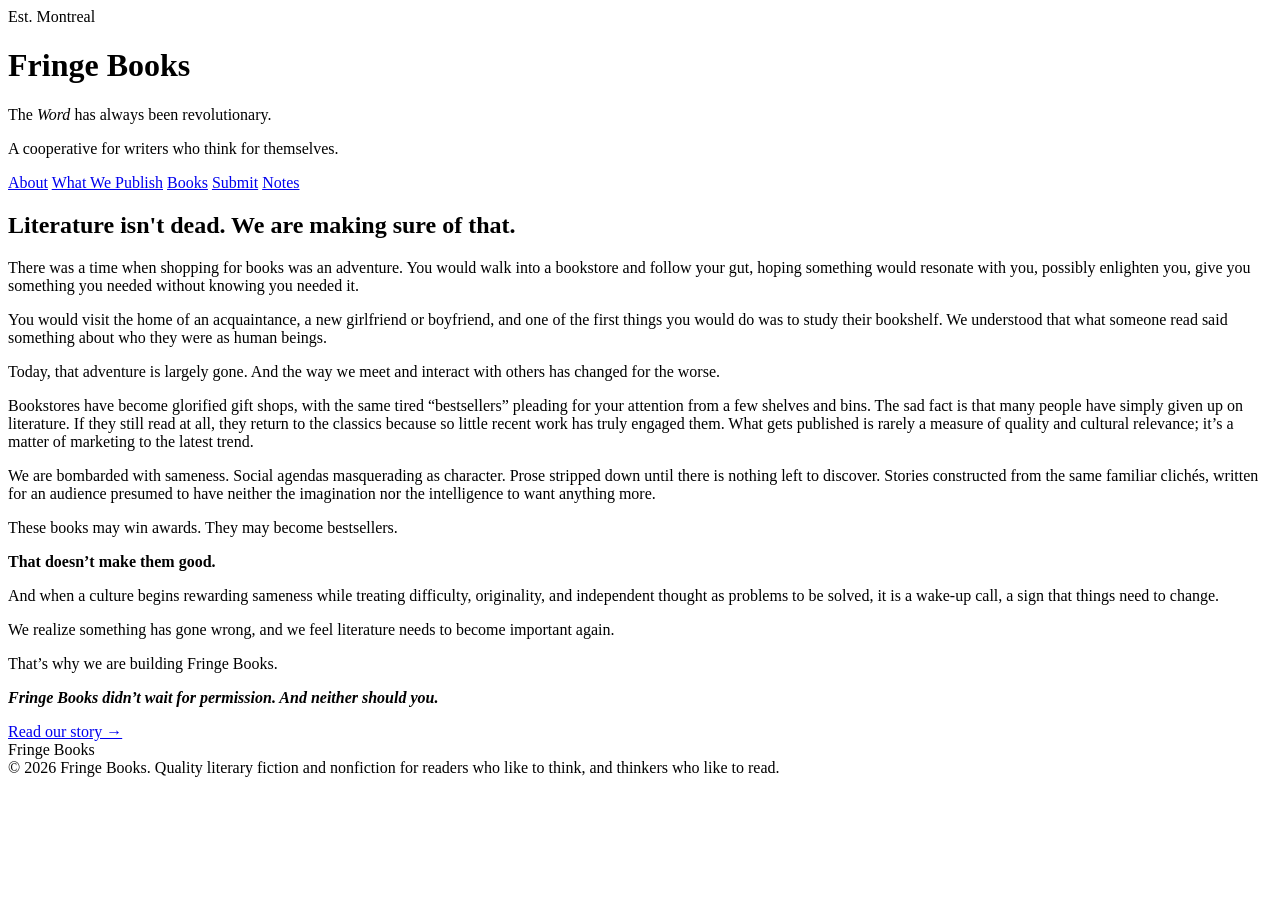
==== index.html @ 82b96df0 "Add files via upload" ====
<!DOCTYPE html>
<html lang="en">
<head>
<meta charset="UTF-8">
<meta name="viewport" content="width=device-width, initial-scale=1.0">
<title>Fringe Books — Literature Isn't Dead</title>
<link rel="stylesheet" href="css/style.css">
</head>
<body>

<div class="deco-border"></div>
<header class="masthead">
  <div class="mark">Est. Montreal</div>
  <h1>Fringe Books</h1>
  <p class="motto">The <em>Word</em> has always been revolutionary.</p>
  <p class="tag">A cooperative for writers who think for themselves.</p>
  <nav class="primary">
    <a href="about.html">About</a>
    <a href="what-we-publish.html">What We Publish</a>
    <a href="books.html">Books</a>
    <a href="submit.html">Submit</a>
      <a href="reviews.html" class="notes-link">Notes</a>
  </nav>
</header>

<main>
  <article class="post">
    <h1>Literature isn't dead. We are making sure of that.</h1>

    <div class="content">
      <p>There was a time when shopping for books was an adventure. You would walk into a bookstore and follow your gut, hoping something would resonate with you, possibly enlighten you, give you something you needed without knowing you needed it.</p>

      <p>You would visit the home of an acquaintance, a new girlfriend or boyfriend, and one of the first things you would do was to study their bookshelf. We understood that what someone read said something about who they were as human beings.</p>

      <p>Today, that adventure is largely gone. And the way we meet and interact with others has changed for the worse.</p>

      <p>Bookstores have become glorified gift shops, with the same tired &ldquo;bestsellers&rdquo; pleading for your attention from a few shelves and bins. The sad fact is that many people have simply given up on literature. If they still read at all, they return to the classics because so little recent work has truly engaged them. What gets published is rarely a measure of quality and cultural relevance; it&rsquo;s a matter of marketing to the latest trend.</p>

      <p>We are bombarded with sameness. Social agendas masquerading as character. Prose stripped down until there is nothing left to discover. Stories constructed from the same familiar clich&eacute;s, written for an audience presumed to have neither the imagination nor the intelligence to want anything more.</p>

      <p>These books may win awards. They may become bestsellers.</p>

      <p><strong>That doesn&rsquo;t make them good.</strong></p>

      <p>And when a culture begins rewarding sameness while treating difficulty, originality, and independent thought as problems to be solved, it is a wake-up call, a sign that things need to change.</p>

      <p>We realize something has gone wrong, and we feel literature needs to become important again.</p>

      <p>That&rsquo;s why we are building Fringe Books.</p>

      <p><strong><em>Fringe Books didn&rsquo;t wait for permission. And neither should you.</em></strong></p>
    </div>

    <a class="back-link" href="about.html">Read our story &rarr;</a>
  </article>
</main>

<div class="deco-border"></div>
<footer>
  <div class="footer-content">
    <div class="mark-sm">Fringe Books</div>
  &copy; 2026 Fringe Books. Quality literary fiction and nonfiction for readers who like to think, and thinkers who like to read.
  </div>
</footer>

</body>
</html>
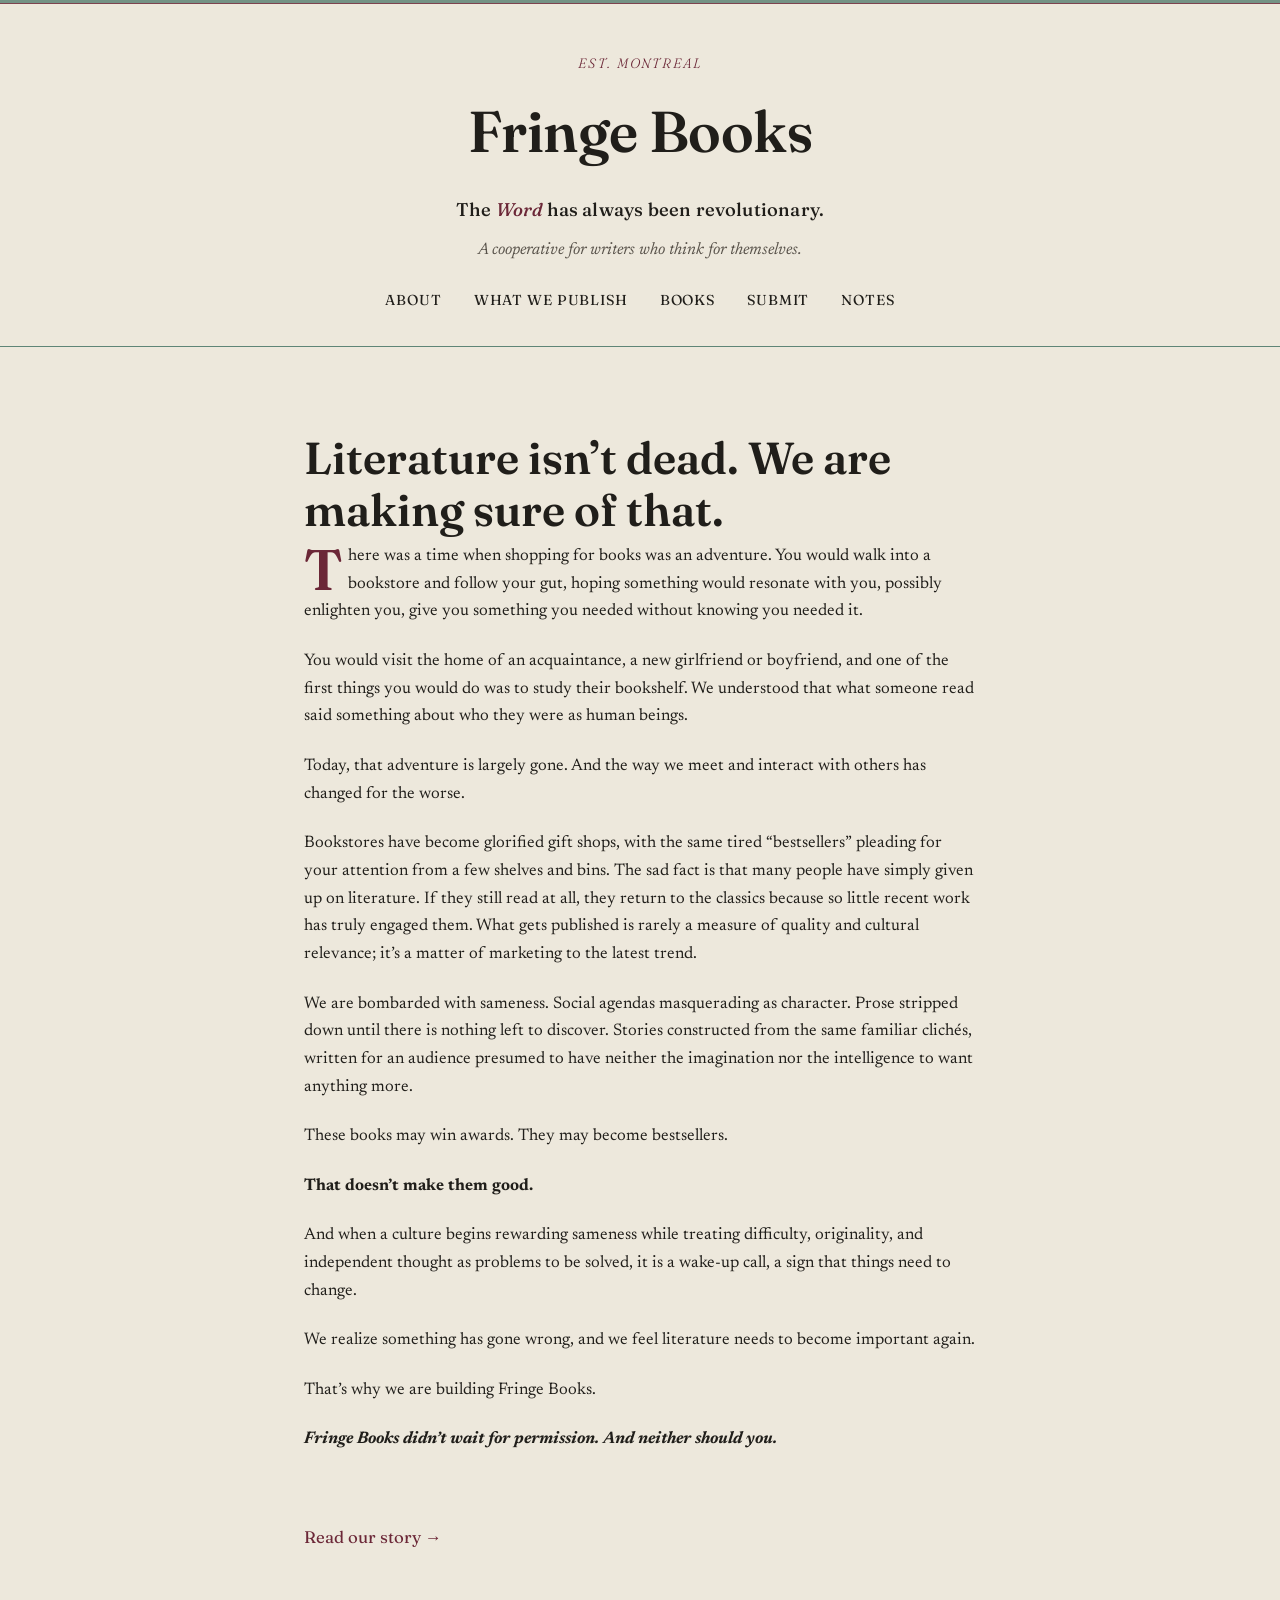
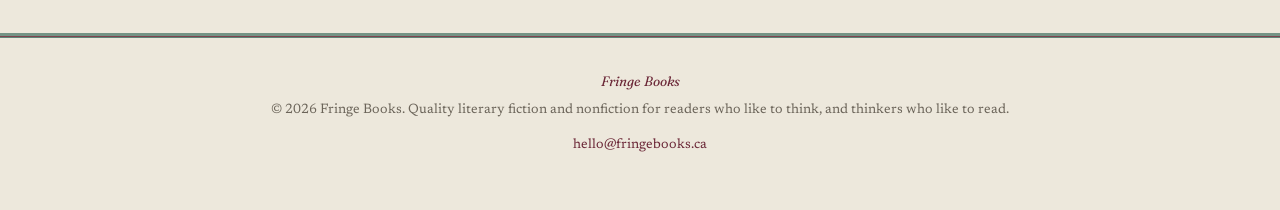
==== commit 6bb2e8ef: "Update index.html" ====
--- a/index.html
+++ b/index.html
@@ -19,13 +19,13 @@
     <a href="what-we-publish.html">What We Publish</a>
     <a href="books.html">Books</a>
     <a href="submit.html">Submit</a>
-      <a href="reviews.html" class="notes-link">Notes</a>
+    <a href="reviews.html" class="notes-link">Notes</a>
   </nav>
 </header>
 
 <main>
   <article class="post">
-    <h1>Literature isn't dead. We are making sure of that.</h1>
+    <h1>Literature isn&rsquo;t dead. We are making sure of that.</h1>
 
     <div class="content">
       <p>There was a time when shopping for books was an adventure. You would walk into a bookstore and follow your gut, hoping something would resonate with you, possibly enlighten you, give you something you needed without knowing you needed it.</p>
@@ -59,7 +59,8 @@
 <footer>
   <div class="footer-content">
     <div class="mark-sm">Fringe Books</div>
-  &copy; 2026 Fringe Books. Quality literary fiction and nonfiction for readers who like to think, and thinkers who like to read.
+    &copy; 2026 Fringe Books. Quality literary fiction and nonfiction for readers who like to think, and thinkers who like to read.
+    <p style="margin-top:0.75rem;"><a href="mailto:hello@fringebooks.ca" style="color:var(--oxblood);">hello@fringebooks.ca</a></p>
   </div>
 </footer>
 
--- a/css/style.css
+++ b/css/style.css
@@ -0,0 +1,359 @@
+@import url('https://fonts.googleapis.com/css2?family=Fraunces:ital,opsz,wght@0,9..144,300;0,9..144,500;0,9..144,600;1,9..144,400&family=Newsreader:ital,opsz,wght@0,6..72,400;0,6..72,500;1,6..72,400&display=swap');
+
+:root {
+  --paper: #EDE8DC;
+  --paper-deep: #E2DBC9;
+  --ink: #201E1A;
+  --oxblood: #6B2737;
+  --oxblood-deep: #4E1C29;
+  --rule: #C9BFA5;
+  --max-width: 720px;
+}
+
+* { box-sizing: border-box; }
+
+html { scroll-behavior: smooth; }
+
+body {
+  margin: 0;
+  background: var(--paper);
+  color: var(--ink);
+  font-family: 'Newsreader', serif;
+  font-size: 1.05rem;
+  line-height: 1.65;
+}
+
+a { color: var(--oxblood); text-decoration: none; }
+a:hover { text-decoration: underline; text-underline-offset: 3px; }
+a:focus-visible, button:focus-visible { outline: 2px solid var(--oxblood); outline-offset: 3px; }
+
+/* Masthead */
+header.masthead {
+  border-bottom: 1px solid var(--rule);
+  padding: 3rem 1.5rem 2rem;
+  text-align: center;
+}
+
+header.masthead .mark {
+  font-family: 'Fraunces', serif;
+  font-weight: 300;
+  font-style: italic;
+  font-size: 0.85rem;
+  letter-spacing: 0.14em;
+  text-transform: uppercase;
+  color: var(--oxblood);
+  margin-bottom: 0.6rem;
+}
+
+header.masthead h1 {
+  font-family: 'Fraunces', serif;
+  font-weight: 600;
+  font-size: clamp(2.4rem, 6vw, 3.6rem);
+  letter-spacing: -0.01em;
+  margin: 0;
+}
+
+header.masthead .motto {
+  font-family: 'Fraunces', serif;
+  font-weight: 500;
+  font-style: normal;
+  font-size: 1.15rem;
+  letter-spacing: 0.01em;
+  color: var(--ink);
+  margin: 1rem 0 0.4rem;
+}
+
+header.masthead .motto em {
+  font-style: italic;
+  color: var(--oxblood);
+}
+
+header.masthead p.tag {
+  font-style: italic;
+  color: #58524A;
+  margin: 0.75rem 0 1.5rem;
+  font-size: 1.05rem;
+}
+
+nav.primary {
+  display: flex;
+  justify-content: center;
+  gap: 2rem;
+  max-width: var(--max-width);
+  margin: 0 auto;
+  font-family: 'Fraunces', serif;
+  font-size: 0.9rem;
+  letter-spacing: 0.06em;
+  text-transform: uppercase;
+}
+
+nav.primary a { color: var(--ink); border-bottom: 1px solid transparent; }
+nav.primary a:hover { color: var(--oxblood); border-color: var(--oxblood); text-decoration: none; }
+
+/* Content column */
+main {
+  max-width: var(--max-width);
+  margin: 0 auto;
+  padding: 3rem 1.5rem 5rem;
+}
+
+/* Post list */
+.post-entry {
+  padding: 2.2rem 0;
+  border-bottom: 1px solid var(--rule);
+}
+.post-entry:first-of-type { padding-top: 0; }
+
+.post-entry .kicker {
+  font-family: 'Fraunces', serif;
+  font-style: italic;
+  font-size: 0.82rem;
+  letter-spacing: 0.08em;
+  text-transform: uppercase;
+  color: var(--oxblood);
+  margin-bottom: 0.4rem;
+}
+
+.post-entry h2 {
+  font-family: 'Fraunces', serif;
+  font-weight: 500;
+  font-size: 1.6rem;
+  margin: 0 0 0.5rem;
+  line-height: 1.25;
+}
+
+.post-entry h2 a { color: var(--ink); }
+
+.post-entry .byline {
+  font-size: 0.88rem;
+  color: #6B6459;
+  margin-bottom: 0.7rem;
+}
+
+.post-entry .excerpt { color: #3A362F; }
+
+.post-entry .read-more {
+  display: inline-block;
+  margin-top: 0.6rem;
+  font-size: 0.9rem;
+  font-family: 'Fraunces', serif;
+  letter-spacing: 0.03em;
+}
+
+/* Single post */
+article.post h1 {
+  font-family: 'Fraunces', serif;
+  font-weight: 600;
+  font-size: clamp(2rem, 5vw, 2.8rem);
+  line-height: 1.15;
+  margin-bottom: 0.5rem;
+}
+
+article.post .byline {
+  color: #6B6459;
+  font-size: 0.95rem;
+  margin-bottom: 2.2rem;
+  padding-bottom: 1.5rem;
+  border-bottom: 1px solid var(--rule);
+}
+
+article.post .content p { margin: 0 0 1.3em; }
+article.post .content p:first-of-type::first-letter {
+  font-family: 'Fraunces', serif;
+  font-weight: 600;
+  font-size: 3.4em;
+  float: left;
+  line-height: 0.85;
+  padding: 0.05em 0.08em 0 0;
+  color: var(--oxblood);
+}
+
+.back-link { display: inline-block; margin-top: 3rem; font-family: 'Fraunces', serif; }
+
+/* About / submissions page */
+.page-title {
+  font-family: 'Fraunces', serif;
+  font-weight: 600;
+  font-size: clamp(1.9rem, 5vw, 2.6rem);
+  margin-bottom: 1.6rem;
+}
+
+/* Book catalog / reviews page */
+.book-entry {
+  display: grid;
+  grid-template-columns: 120px 1fr;
+  gap: 1.6rem;
+  padding: 2.2rem 0;
+  border-bottom: 1px solid var(--rule);
+}
+.book-entry:first-of-type { padding-top: 0; }
+
+.book-cover {
+  width: 120px;
+  height: 176px;
+  background: var(--paper-deep);
+  border: 1px solid var(--rule);
+  display: flex;
+  align-items: center;
+  justify-content: center;
+  font-family: 'Fraunces', serif;
+  font-style: italic;
+  font-size: 0.75rem;
+  color: #8A8271;
+  text-align: center;
+  padding: 0.5rem;
+}
+
+.book-entry h2 {
+  font-family: 'Fraunces', serif;
+  font-weight: 500;
+  font-size: 1.45rem;
+  margin: 0 0 0.2rem;
+}
+
+.book-entry .byline {
+  font-size: 0.88rem;
+  color: #6B6459;
+  margin-bottom: 0.7rem;
+}
+
+.book-entry .excerpt { color: #3A362F; }
+
+@media (max-width: 480px) {
+  .book-entry { grid-template-columns: 84px 1fr; gap: 1rem; }
+  .book-cover { width: 84px; height: 124px; font-size: 0.62rem; }
+}
+
+/* Footer */
+footer {
+  border-top: 1px solid var(--rule);
+  padding: 2.5rem 1.5rem;
+  text-align: center;
+  font-size: 0.85rem;
+  color: #6B6459;
+}
+
+footer .mark-sm {
+  font-family: 'Fraunces', serif;
+  font-style: italic;
+  color: var(--oxblood);
+  margin-bottom: 0.4rem;
+}
+
+@media (prefers-reduced-motion: reduce) {
+  html { scroll-behavior: auto; }
+}
+
+.section-break {
+  font-family: 'Fraunces', serif;
+  font-weight: 600;
+  font-size: 1.5rem;
+  margin: 2.5rem 0 1rem;
+  padding-top: 1.5rem;
+  border-top: 1px solid var(--rule);
+}
+
+article.post .content ul {
+  margin: 0 0 1.3em;
+  padding-left: 1.4em;
+}
+article.post .content ul li {
+  margin-bottom: 0.4em;
+}
+
+/* Book product page */
+.book-page .book-author {
+  font-style: italic;
+  color: #666;
+  margin-top: -0.5rem;
+  margin-bottom: 2rem;
+}
+.book-layout {
+  display: flex;
+  gap: 2.5rem;
+  flex-wrap: wrap;
+  margin-bottom: 2.5rem;
+}
+.book-cover {
+  flex: 0 0 auto;
+}
+.book-purchase {
+  flex: 1 1 260px;
+  min-width: 240px;
+}
+.book-price {
+  font-family: 'Fraunces', serif;
+  font-size: 1.8rem;
+  font-weight: 600;
+  margin: 0 0 1rem;
+}
+#lulu-buy-button-print,
+#ebook-buy-button {
+  margin-bottom: 1rem;
+}
+.book-format-note {
+  font-size: 0.9rem;
+  color: #777;
+  margin-top: 0.5rem;
+}
+.book-description, .book-praise {
+  max-width: 640px;
+}
+
+
+/* ============================
+   Decorative trim — Guimard verdigris + Mackintosh restraint
+   ============================ */
+
+:root {
+  --verdigris: #5F8577;
+  --verdigris-deep: #46695D;
+}
+
+/* Thin two-tone structural border — verdigris with a burgundy hairline beneath it */
+.deco-border {
+  height: 4px;
+  width: 100%;
+  background: var(--verdigris);
+  border-bottom: 1px solid var(--oxblood);
+  opacity: 0.85;
+}
+
+header.masthead {
+  border-bottom: 1px solid var(--verdigris);
+}
+
+/* Ornamental flourish — a small stylised rose (Mackintosh) on a curved stem (Guimard),
+   flanked by thin sinuous lines rather than straight rules */
+.flourish {
+  display: flex;
+  align-items: center;
+  justify-content: center;
+  margin: 2.4rem 0;
+  gap: 0.5rem;
+}
+.flourish .flourish-line {
+  height: 10px;
+  width: 56px;
+}
+.flourish svg { display: block; }
+
+.section-break {
+  font-family: 'Fraunces', serif;
+  font-weight: 600;
+  font-size: 1.5rem;
+  margin: 0 0 1rem;
+  padding-top: 0;
+  border-top: none;
+}
+
+footer {
+  border-top: 1px solid var(--verdigris);
+  padding: 0 0 2.5rem;
+  text-align: center;
+  font-size: 0.85rem;
+  color: #6B6459;
+}
+footer .footer-content {
+  padding: 2rem 1.5rem 0;
+}
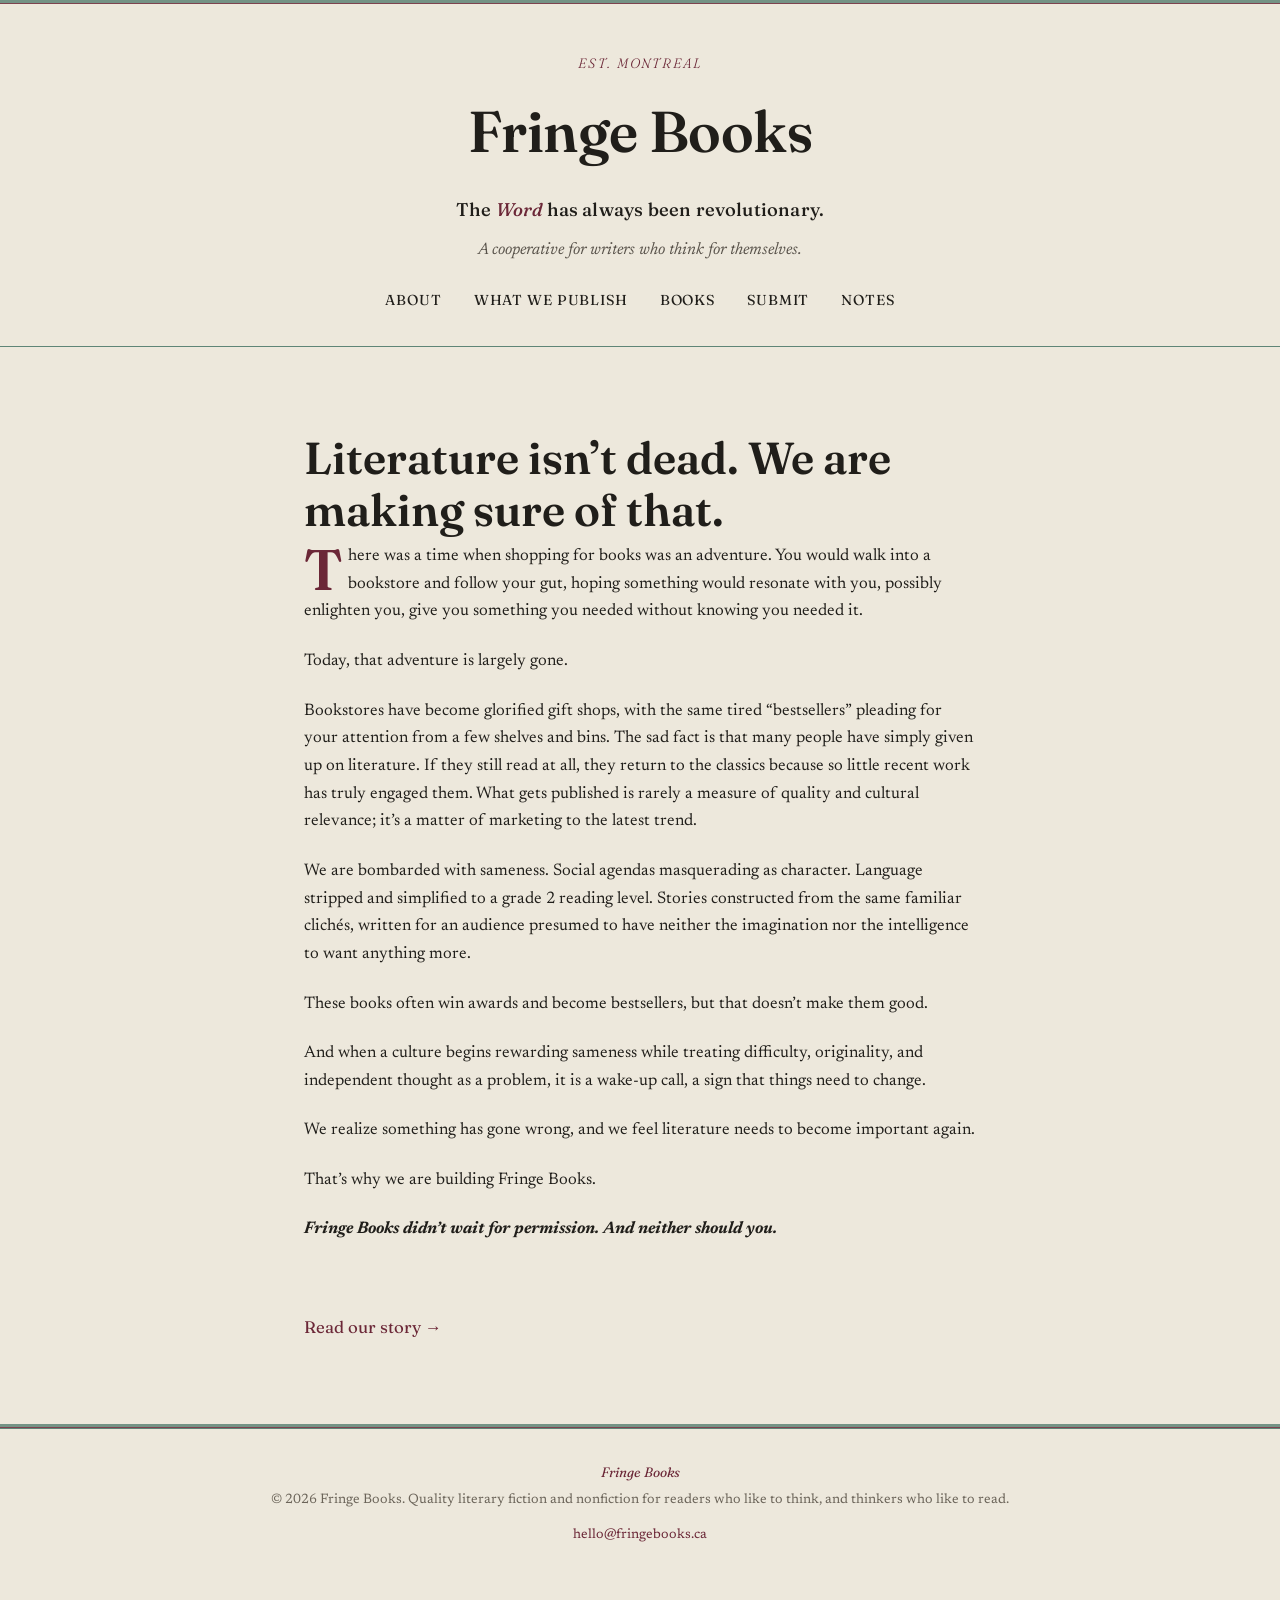
==== commit 5740dddc: "Update index.html" ====
--- a/index.html
+++ b/index.html
@@ -30,19 +30,15 @@
     <div class="content">
       <p>There was a time when shopping for books was an adventure. You would walk into a bookstore and follow your gut, hoping something would resonate with you, possibly enlighten you, give you something you needed without knowing you needed it.</p>
 
-      <p>You would visit the home of an acquaintance, a new girlfriend or boyfriend, and one of the first things you would do was to study their bookshelf. We understood that what someone read said something about who they were as human beings.</p>
-
-      <p>Today, that adventure is largely gone. And the way we meet and interact with others has changed for the worse.</p>
+      <p>Today, that adventure is largely gone.</p>
 
       <p>Bookstores have become glorified gift shops, with the same tired &ldquo;bestsellers&rdquo; pleading for your attention from a few shelves and bins. The sad fact is that many people have simply given up on literature. If they still read at all, they return to the classics because so little recent work has truly engaged them. What gets published is rarely a measure of quality and cultural relevance; it&rsquo;s a matter of marketing to the latest trend.</p>
 
-      <p>We are bombarded with sameness. Social agendas masquerading as character. Prose stripped down until there is nothing left to discover. Stories constructed from the same familiar clich&eacute;s, written for an audience presumed to have neither the imagination nor the intelligence to want anything more.</p>
+      <p>We are bombarded with sameness. Social agendas masquerading as character. Language stripped and simplified to a grade 2 reading level. Stories constructed from the same familiar clich&eacute;s, written for an audience presumed to have neither the imagination nor the intelligence to want anything more.</p>
 
-      <p>These books may win awards. They may become bestsellers.</p>
+      <p>These books often win awards and become bestsellers, but that doesn&rsquo;t make them good.</p>
 
-      <p><strong>That doesn&rsquo;t make them good.</strong></p>
-
-      <p>And when a culture begins rewarding sameness while treating difficulty, originality, and independent thought as problems to be solved, it is a wake-up call, a sign that things need to change.</p>
+      <p>And when a culture begins rewarding sameness while treating difficulty, originality, and independent thought as a problem, it is a wake-up call, a sign that things need to change.</p>
 
       <p>We realize something has gone wrong, and we feel literature needs to become important again.</p>
 
